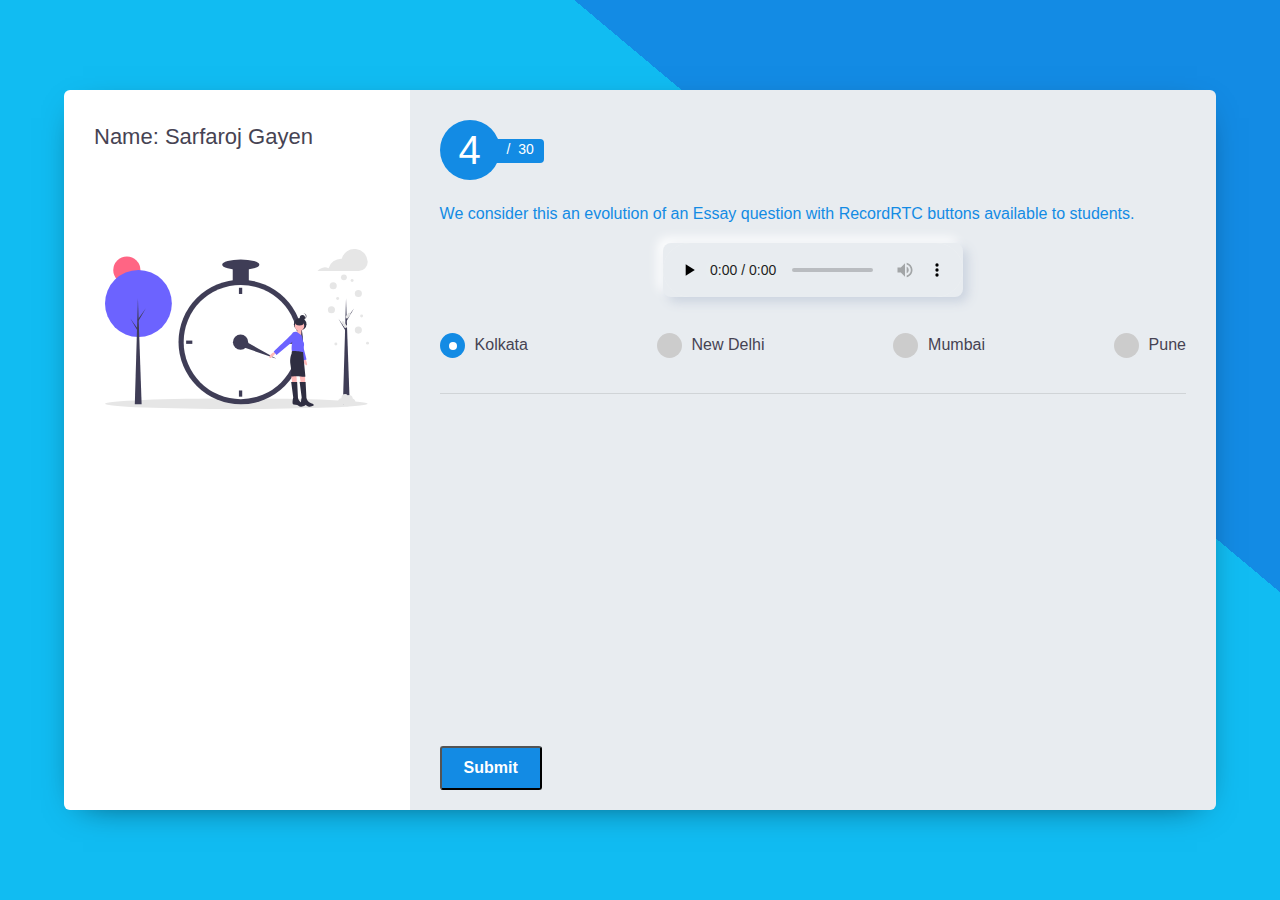
==== quiz-audio.html @ d0814d7d "update" ====
<!doctype html>
<html lang="en">

<head>
    <!-- Required meta tags -->
    <meta charset="utf-8">
    <meta name="viewport" content="width=device-width, initial-scale=1, shrink-to-fit=no">
    <link rel="stylesheet" href="/css/bootstrap.min.css">
    <link rel="stylesheet" href="/css/style.css">

    <!-- Bootstrap CSS -->
    <title>Quiz</title>

</head>

<body onload="startTime()">
    <div class="main-section">
        <div class="d-flex justify-content-center align-items-center h-100">
            <div class="jumbotron-quiz">
                <div class="full-section">
                    <div class="left-section-quiz">
                        <div>
                            <p class="student-name">Name: Sarfaroj Gayen</p>
                        </div>
                        <div class="d-flex justify-content-center">
                            <img class="icon-quiz" src="./assets/clock.svg" />
                        </div>
                    </div>

                    <div class="right-section-quiz">
                        <div class="top-section-quiz">
                            <div class="top-left-quiz">
                                <div class="d-flex">
                                    <div class="question-top">
                                        <p class="question-no">4</p>
                                    </div>
                                    <div class="question-q">
                                        <p class="question-tag">/&nbsp; 30</p>
                                    </div>
                                </div>

                            </div>
                            <div class="top-right-quiz">
                                <h1 class="time-quiz" id="demo"></h1>
                            </div>
                        </div>






                        <div class="mt-4">
                            <form>
                                <div>
                                    <h1 class="questions-quiz">We consider this an evolution of an Essay question with
                                        RecordRTC buttons available to students.</h1>
                                </div>
                                <div class="palyer">
                                    <audio preload="none" style="background-color: #e8ecf0;" controls
                                        controlsList="nodownload">
                                        <source
                                            src="https://ia800905.us.archive.org/19/items/FREE_background_music_dhalius/backsound.mp3"
                                            type="audio/mp3">
                                    </audio>
                                </div>

                                <div class="form-group mt-3">
                                    <div class="answer-section">
                                        <label class="radio-quiz">
                                            Kolkata
                                            <input type="radio" checked="checked" name="radio">
                                            <span class="checkmark"></span>
                                        </label>
                                        <label class="radio-quiz">New Delhi
                                            <input type="radio" name="radio">
                                            <span class="checkmark"></span>
                                        </label>
                                        <label class="radio-quiz">Mumbai
                                            <input type="radio" name="radio">
                                            <span class="checkmark"></span>
                                        </label>
                                        <label class="radio-quiz">Pune
                                            <input type="radio" name="radio">
                                            <span class="checkmark"></span>
                                        </label>
                                    </div>
                                    <hr />
                                </div>

                                <div class="quiz-lest-section">

                                    <div class="top-section-quiz">
                                        <div class="top-left-quiz">


                                            <button class="button-quiz">Submit</button>

                                        </div>
                                        <div class="top-right-quiz">
                                            <!-- <p class="total-quiz">Total Question 20</p> -->
                                        </div>
                                    </div>
                            </form>

                        </div>
                    </div>
                </div>
            </div>
        </div>
    </div>

    </div>


    <script>
        // Set the date we're counting down to
        var countDownDate = new Date("Nov 18, 2020 10:00:00").getTime();

        // Update the count down every 1 second
        var x = setInterval(function () {

            // Get today's date and time
            var now = new Date().getTime();

            // Find the distance between now and the count down date
            var distance = countDownDate - now;

            // Time calculations for days, hours, minutes and seconds
            // var days = Math.floor(distance / (1000 * 60 * 60 * 24));
            var hours = Math.floor((distance % (1000 * 60 * 60 * 24)) / (1000 * 60 * 60));
            var minutes = Math.floor((distance % (1000 * 60 * 60)) / (1000 * 60));
            var seconds = Math.floor((distance % (1000 * 60)) / 1000);

            // Output the result in an element with id="demo"
            document.getElementById("demo").innerHTML = hours + ":"
                + minutes + ":" + seconds;

            // If the count down is over, write some text
            if (distance < 0) { clearInterval(x); document.getElementById("demo").innerHTML = "EXPIRED"; }
        }, 1000); </script>

</body>

</html>
---- css/style.css ----
.main-section {
  height: 100vh;
  width: 100%;
  background: linear-gradient(40deg, #11BCF2 70%, #138BE4 30%);
}

.jumbotron {
  border-radius: 6px;
  background-color: #ffffff !important;
  -webkit-box-shadow: 0px 9px 35px -19px rgba(0, 0, 0, 0.75);
          box-shadow: 0px 9px 35px -19px rgba(0, 0, 0, 0.75);
}

.jumbotron-quiz {
  height: 80%;
  width: 90%;
  padding: 0px;
  margin: 0px;
  border-radius: 6px;
  -webkit-box-shadow: 0px 9px 35px -19px rgba(0, 0, 0, 0.75);
          box-shadow: 0px 9px 35px -19px rgba(0, 0, 0, 0.75);
}

.full-section {
  display: -webkit-box;
  display: -ms-flexbox;
  display: flex;
  -ms-flex-pack: distribute;
      justify-content: space-around;
  width: 100%;
  height: 100%;
}

.left-section {
  width: 50%;
  padding: 50px;
}

.right-section {
  width: 50%;
  background-color: #e8ecf0 !important;
  margin-top: 50px;
  margin-right: 40px;
  border-top-left-radius: 20px;
  border-top-right-radius: 20px;
}

.logo {
  height: auto;
  width: 80px;
  padding-bottom: 10px;
  padding-top: 10px;
}

.title {
  font-size: 36px;
  font-weight: 600;
  color: #138BE4 !important;
}

.sub-title {
  font-size: 14px !important;
  font-weight: 500;
  color: #464353 !important;
}

.time-quiz {
  font-size: 30px;
  font-weight: 400;
  color: #138BE4 !important;
}

.student-name {
  padding: 30px;
  color: #464353 !important;
  font-size: 22px;
  font-weight: 400;
}

.form-section {
  width: 60%;
  margin-top: 20px;
}

.icon {
  height: 300px;
}

.form-control {
  border: none;
  border-color: transparent;
  border-bottom: 1px solid #138BE4 !important;
}

.button {
  margin-top: 10px;
  border: 1px solid #138BE4 !important;
  border-radius: 3px;
  padding: 8px 22px;
  display: inline-block;
  background: -webkit-gradient(linear, left top, right top, color-stop(50%, #138BE4), color-stop(50%, white));
  background: linear-gradient(to right, #138BE4 50%, white 50%);
  background-size: 200% 100%;
  background-position: right bottom;
  -webkit-transition: all .5s ease-out;
  transition: all .5s ease-out;
  color: #138BE4 !important;
  font-weight: 600;
}

.button:hover {
  background-position: left bottom;
  cursor: pointer;
  color: #ffffff !important;
}

.left-section-quiz {
  width: 30%;
  background-color: #ffffff !important;
  border-top-left-radius: 6px;
  border-bottom-left-radius: 6px;
}

.right-section-quiz {
  width: 70%;
  padding: 30px;
  background-color: #e8ecf0 !important;
  border-top-right-radius: 6px;
  border-bottom-right-radius: 6px;
  position: relative;
}

.top-section-quiz {
  display: -webkit-box;
  display: -ms-flexbox;
  display: flex;
  -webkit-box-pack: justify;
      -ms-flex-pack: justify;
          justify-content: space-between;
  width: 100%;
}

.question-top {
  background-color: #138BE4 !important;
  height: 60px;
  width: 60px;
  border-radius: 50%;
  text-align: center;
}

.question-no {
  font-size: 40px;
  font-weight: 500;
  color: #ffffff !important;
}

.question-q {
  height: 24px;
  background-color: #138BE4 !important;
  margin-top: 19px;
  padding-left: 10px;
  padding-right: 10px;
  margin-left: -3px;
  border-top-right-radius: 4px;
  border-bottom-right-radius: 4px;
}

.question-tag {
  text-align: center;
  color: #ffffff !important;
  font-size: 14px;
  font-weight: 400;
}

.questions-quiz {
  font-size: 16px;
  font-weight: 400;
  color: #138BE4 !important;
}

.answer-section {
  display: -webkit-box;
  display: -ms-flexbox;
  display: flex;
  -webkit-box-pack: justify;
      -ms-flex-pack: justify;
          justify-content: space-between;
  padding-top: 20px;
}

.form-quiz {
  margin-top: 70px;
}

.total-quiz {
  color: #464353 !important;
  font-size: 24px;
  font-weight: 600;
  padding-top: 10px;
}

.icon-quiz {
  height: 160px;
  width: auto;
  margin-top: 50px;
}

.button-quiz {
  margin-top: 10px;
  border-radius: 3px;
  padding: 8px 22px;
  display: inline-block;
  background-color: #138BE4 !important;
  color: #138BE4 !important;
  font-weight: 600;
  color: #ffffff !important;
  outline: none;
}

.radio-quiz {
  display: block;
  position: relative;
  padding-left: 35px;
  margin-bottom: 20px;
  cursor: pointer;
  font-size: 16px;
  -webkit-user-select: none;
  -moz-user-select: none;
  -ms-user-select: none;
  user-select: none;
  color: #464353 !important;
}

/* Hide the browser's default radio button */
.radio-quiz input {
  position: absolute;
  opacity: 0;
  cursor: pointer;
}

/* Create a custom radio button */
.checkmark {
  position: absolute;
  top: 0;
  left: 0;
  height: 25px;
  width: 25px;
  background-color: #ccc;
  border-radius: 50%;
}

/* On mouse-over, add a grey background color */
.radio-quiz:hover input ~ .checkmark {
  background-color: #8d8a8a;
}

/* When the radio button is checked, add a blue background */
.radio-quiz input:checked ~ .checkmark {
  background-color: #138BE4 !important;
}

/* Create the indicator (the dot/circle - hidden when not checked) */
.checkmark:after {
  content: "";
  position: absolute;
  display: none;
}

/* Show the indicator (dot/circle) when checked */
.radio-quiz input:checked ~ .checkmark:after {
  display: block;
}

/* Style the indicator (dot/circle) */
.radio-quiz .checkmark:after {
  top: 9px;
  left: 9px;
  width: 8px;
  height: 8px;
  border-radius: 50%;
  background: white;
}

.top-left-quiz {
  width: 100%;
}

.quiz-lest-section {
  position: absolute;
  bottom: 20px;
  left: 30px;
}

.palyer {
  display: -webkit-box;
  display: -ms-flexbox;
  display: flex;
  -webkit-box-pack: center;
      -ms-flex-pack: center;
          justify-content: center;
  width: 100%;
  margin-top: 20px;
}

audio::-webkit-media-controls-panel {
  background-color: #e8ecf0 !important;
  width: 350px;
}

audio {
  background-color: #e8ecf0;
  border-radius: 8px;
  -webkit-box-shadow: 5px 5px 11px #cbd3df, -5px -5px 11px #fff;
          box-shadow: 5px 5px 11px #cbd3df, -5px -5px 11px #fff;
}

.audio {
  -webkit-box-shadow: 5px 5px 11px #cbd3df, -5px -5px 11px #fff;
          box-shadow: 5px 5px 11px #cbd3df, -5px -5px 11px #fff;
  border-radius: 0px !important;
}

@media only screen and (max-width: 500px) {
  .main-section {
    height: 100vh;
    width: 100%;
    background: url(../assets/bg.png);
    background-repeat: no-repeat;
    background-size: cover;
  }
  .jumbotron {
    border-radius: 6px;
    background-color: #ffffff !important;
  }
  .left-section {
    width: 100%;
    padding: 20px;
    position: absolute;
    padding: 16px;
    width: 300px;
    border-radius: 8px;
  }
  .right-section {
    width: 100%;
    background-color: #e8ecf0 !important;
    border-top-left-radius: 20px;
    border-top-right-radius: 20px;
  }
  .logo {
    height: auto;
    width: 80px;
    padding-bottom: 20px;
  }
  .title {
    font-size: 26px;
    font-weight: 600;
    color: #138BE4 !important;
  }
  .jumbotron-quiz {
    height: 95%;
    width: 90%;
    padding: 0px;
    margin: 0px;
    border-radius: 6px;
    background-color: #464353 !important;
  }
  .form-section {
    width: 100%;
    margin-top: 20px;
  }
  .icon {
    height: 200px;
  }
  .full-section {
    display: block;
  }
  .left-section-quiz {
    width: 100%;
    background-color: #e8ecf0 !important;
    border-bottom-left-radius: 0px;
    border-bottom-right-radius: 0px;
    border-top-right-radius: 6px;
    border-top-left-radius: 6px;
  }
  .right-section-quiz {
    width: 100%;
    padding: 15px;
    padding-right: 20px;
    padding-left: 20px;
    border-bottom-left-radius: 6px;
    border-bottom-right-radius: 6px;
    border-top-right-radius: 0px;
    border-top-left-radius: 0px;
  }
  .form-quiz {
    margin-top: 30px;
  }
  .answer-section {
    display: block;
    padding-top: 6px !important;
  }
  .questions-quiz {
    font-size: 16px;
    font-weight: 500;
    color: #138BE4 !important;
  }
  .time-quiz {
    font-size: 20px;
    font-weight: 400;
    color: #138BE4 !important;
    padding-top: 16px;
  }
  .total-quiz {
    color: #464353 !important;
    font-size: 20px;
    font-weight: 600;
    padding-top: 15px;
  }
  .icon-quiz {
    height: 120px;
    width: auto;
    margin-top: -20px;
    padding-bottom: 20px;
  }
  .quiz-lest-section {
    position: relative;
    left: 0;
    bottom: 0;
    top: 0;
  }
}
/*# sourceMappingURL=style.css.map */
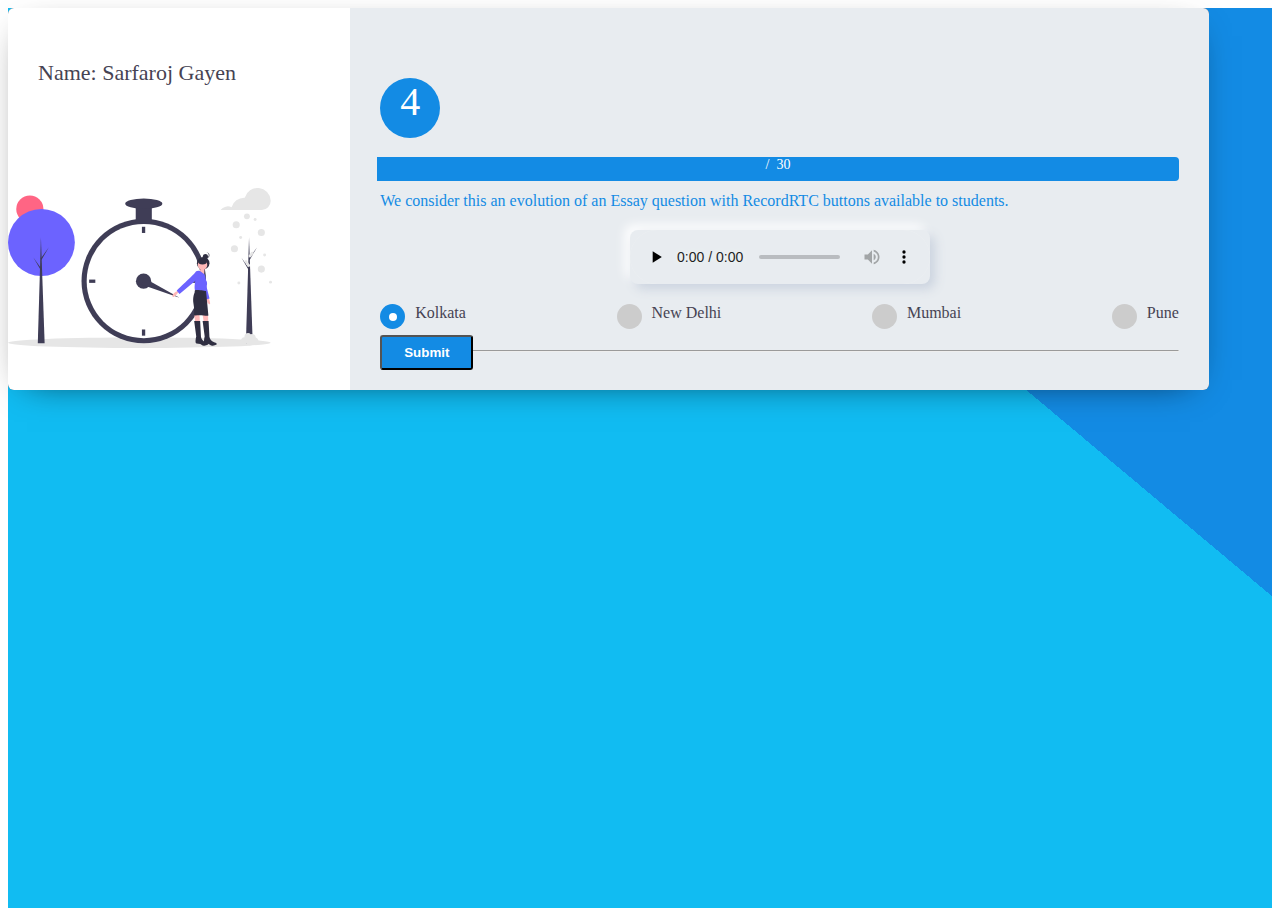
==== commit 59c0ccec: "update height" ====
--- a/quiz-audio.html
+++ b/quiz-audio.html
@@ -5,7 +5,9 @@
     <!-- Required meta tags -->
     <meta charset="utf-8">
     <meta name="viewport" content="width=device-width, initial-scale=1, shrink-to-fit=no">
-    <link rel="stylesheet" href="/css/bootstrap.min.css">
+    <!-- <link rel="stylesheet" href="/css/bootstrap.min.css"> -->
+    <link rel="stylesheet" href="https://cdn.jsdelivr.net/npm/bootstrap@4.5.3/dist/css/bootstrap.min.css"
+        integrity="sha384-TX8t27EcRE3e/ihU7zmQxVncDAy5uIKz4rEkgIXeMed4M0jlfIDPvg6uqKI2xXr2" crossorigin="anonymous">
     <link rel="stylesheet" href="/css/style.css">
 
     <!-- Bootstrap CSS -->
--- a/css/style.css
+++ b/css/style.css
@@ -12,13 +12,12 @@
 }
 
 .jumbotron-quiz {
-  height: 80%;
-  width: 90%;
-  padding: 0px;
-  margin: 0px;
+  height: 95%;
+  width: 95%;
   border-radius: 6px;
   -webkit-box-shadow: 0px 9px 35px -19px rgba(0, 0, 0, 0.75);
           box-shadow: 0px 9px 35px -19px rgba(0, 0, 0, 0.75);
+  background-color: #464353;
 }
 
 .full-section {
@@ -90,6 +89,10 @@
   border: none;
   border-color: transparent;
   border-bottom: 1px solid #138BE4 !important;
+}
+
+.subject-bg {
+  background-color: #e8ecf0 !important;
 }
 
 .button {
@@ -324,9 +327,7 @@
   .main-section {
     height: 100vh;
     width: 100%;
-    background: url(../assets/bg.png);
-    background-repeat: no-repeat;
-    background-size: cover;
+    background: linear-gradient(40deg, #11BCF2 70%, #138BE4 30%);
   }
   .jumbotron {
     border-radius: 6px;
@@ -359,8 +360,6 @@
   .jumbotron-quiz {
     height: 95%;
     width: 90%;
-    padding: 0px;
-    margin: 0px;
     border-radius: 6px;
     background-color: #464353 !important;
   }
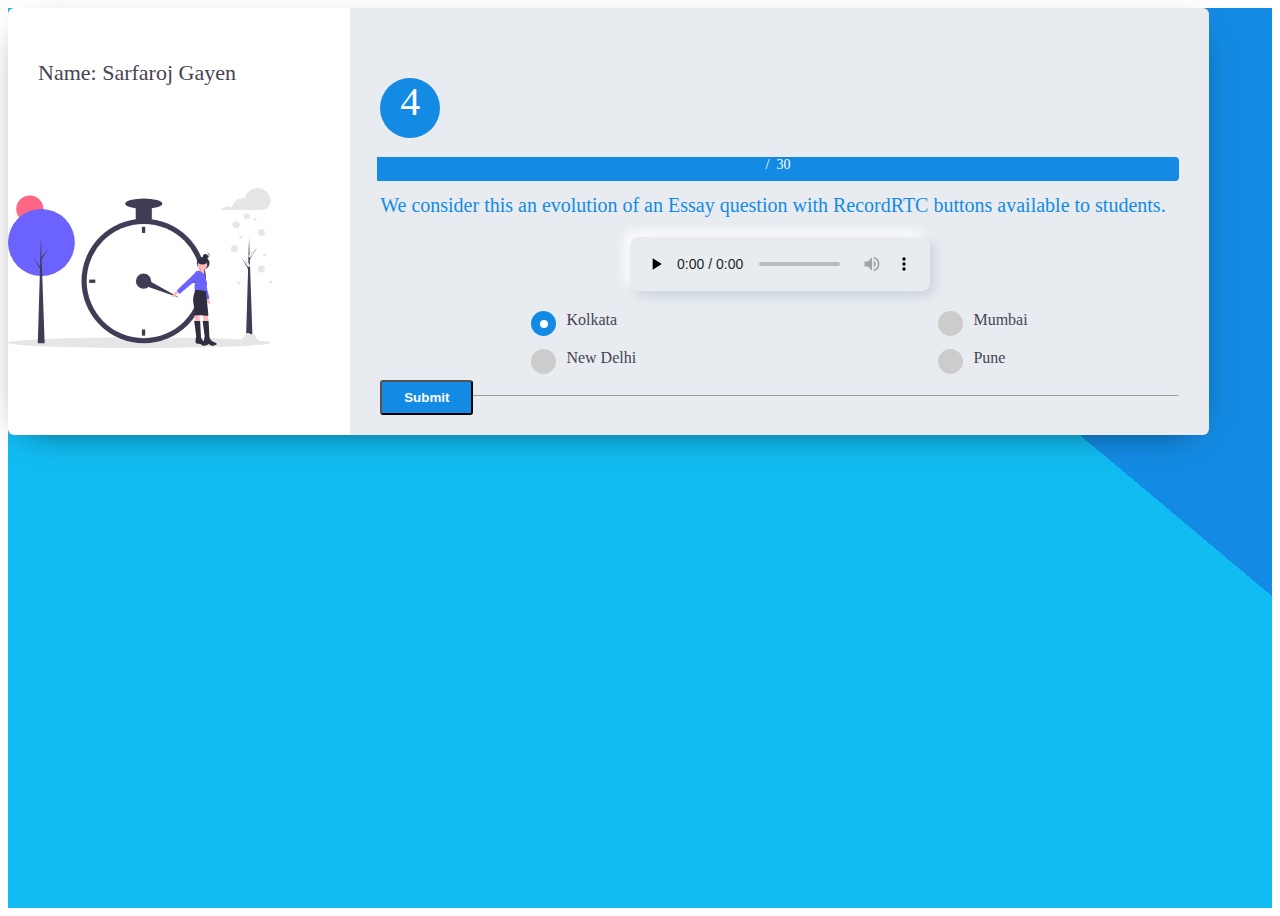
==== commit 304c8125: "update answer section" ====
--- a/quiz-audio.html
+++ b/quiz-audio.html
@@ -69,23 +69,28 @@
 
                                 <div class="form-group mt-3">
                                     <div class="answer-section">
-                                        <label class="radio-quiz">
-                                            Kolkata
-                                            <input type="radio" checked="checked" name="radio">
-                                            <span class="checkmark"></span>
-                                        </label>
-                                        <label class="radio-quiz">New Delhi
-                                            <input type="radio" name="radio">
-                                            <span class="checkmark"></span>
-                                        </label>
-                                        <label class="radio-quiz">Mumbai
-                                            <input type="radio" name="radio">
-                                            <span class="checkmark"></span>
-                                        </label>
-                                        <label class="radio-quiz">Pune
-                                            <input type="radio" name="radio">
-                                            <span class="checkmark"></span>
-                                        </label>
+                                        <div>
+                                            <label class="radio-quiz">
+                                                Kolkata
+                                                <input type="radio" checked="checked" name="radio">
+                                                <span class="checkmark"></span>
+                                            </label>
+                                            <label class="radio-quiz">New Delhi
+                                                <input type="radio" name="radio">
+                                                <span class="checkmark"></span>
+                                            </label>
+                                        </div>
+                                        <div>
+                                            <label class="radio-quiz">Mumbai
+                                                <input type="radio" name="radio">
+                                                <span class="checkmark"></span>
+                                            </label>
+                                            <label class="radio-quiz">Pune
+                                                <input type="radio" name="radio">
+                                                <span class="checkmark"></span>
+                                            </label>
+                                        </div>
+
                                     </div>
                                     <hr />
                                 </div>
--- a/css/style.css
+++ b/css/style.css
@@ -12,7 +12,7 @@
 }
 
 .jumbotron-quiz {
-  height: 95%;
+  height: 90%;
   width: 95%;
   border-radius: 6px;
   -webkit-box-shadow: 0px 9px 35px -19px rgba(0, 0, 0, 0.75);
@@ -176,7 +176,7 @@
 }
 
 .questions-quiz {
-  font-size: 16px;
+  font-size: 20px;
   font-weight: 400;
   color: #138BE4 !important;
 }
@@ -185,9 +185,8 @@
   display: -webkit-box;
   display: -ms-flexbox;
   display: flex;
-  -webkit-box-pack: justify;
-      -ms-flex-pack: justify;
-          justify-content: space-between;
+  -ms-flex-pack: distribute;
+      justify-content: space-around;
   padding-top: 20px;
 }
 
@@ -325,7 +324,7 @@
 
 @media only screen and (max-width: 500px) {
   .main-section {
-    height: 100vh;
+    height: 100%;
     width: 100%;
     background: linear-gradient(40deg, #11BCF2 70%, #138BE4 30%);
   }
@@ -358,8 +357,10 @@
     color: #138BE4 !important;
   }
   .jumbotron-quiz {
-    height: 95%;
-    width: 90%;
+    height: 100%;
+    width: 95%;
+    padding-top: 20px;
+    padding-bottom: 20px;
     border-radius: 6px;
     background-color: #464353 !important;
   }
@@ -395,8 +396,12 @@
     margin-top: 30px;
   }
   .answer-section {
-    display: block;
-    padding-top: 6px !important;
+    display: -webkit-box;
+    display: -ms-flexbox;
+    display: flex;
+    -ms-flex-pack: distribute;
+        justify-content: space-around;
+    padding-top: 20px;
   }
   .questions-quiz {
     font-size: 16px;
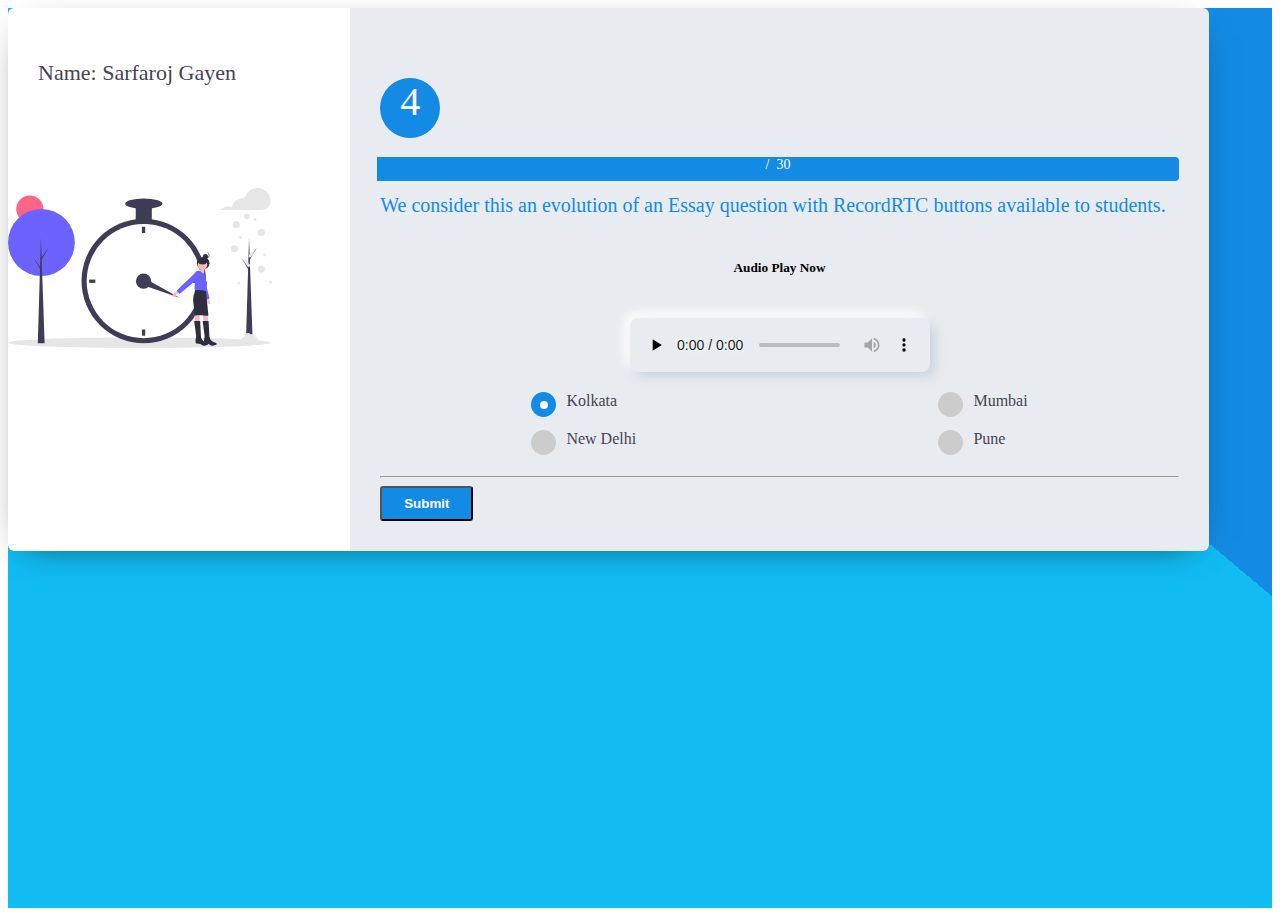
==== commit 9ad8b5f8: "update players" ====
--- a/quiz-audio.html
+++ b/quiz-audio.html
@@ -58,7 +58,13 @@
                                     <h1 class="questions-quiz">We consider this an evolution of an Essay question with
                                         RecordRTC buttons available to students.</h1>
                                 </div>
+
                                 <div class="palyer">
+                                    <h5>Audio Play Now</h5>
+                                </div>
+
+                                <div class="palyer">
+
                                     <audio preload="none" style="background-color: #e8ecf0;" controls
                                         controlsList="nodownload">
                                         <source
@@ -92,22 +98,12 @@
                                         </div>
 
                                     </div>
-                                    <hr />
+
                                 </div>
-
-                                <div class="quiz-lest-section">
-
-                                    <div class="top-section-quiz">
-                                        <div class="top-left-quiz">
-
-
-                                            <button class="button-quiz">Submit</button>
-
-                                        </div>
-                                        <div class="top-right-quiz">
-                                            <!-- <p class="total-quiz">Total Question 20</p> -->
-                                        </div>
-                                    </div>
+                                <div>
+                                    <hr class="pb-1" />
+                                    <button class="button-quiz">Submit</button>
+                                </div>
                             </form>
 
                         </div>
--- a/css/style.css
+++ b/css/style.css
@@ -208,7 +208,6 @@
 }
 
 .button-quiz {
-  margin-top: 10px;
   border-radius: 3px;
   padding: 8px 22px;
   display: inline-block;
@@ -291,6 +290,7 @@
   position: absolute;
   bottom: 20px;
   left: 30px;
+  width: 100%;
 }
 
 .palyer {
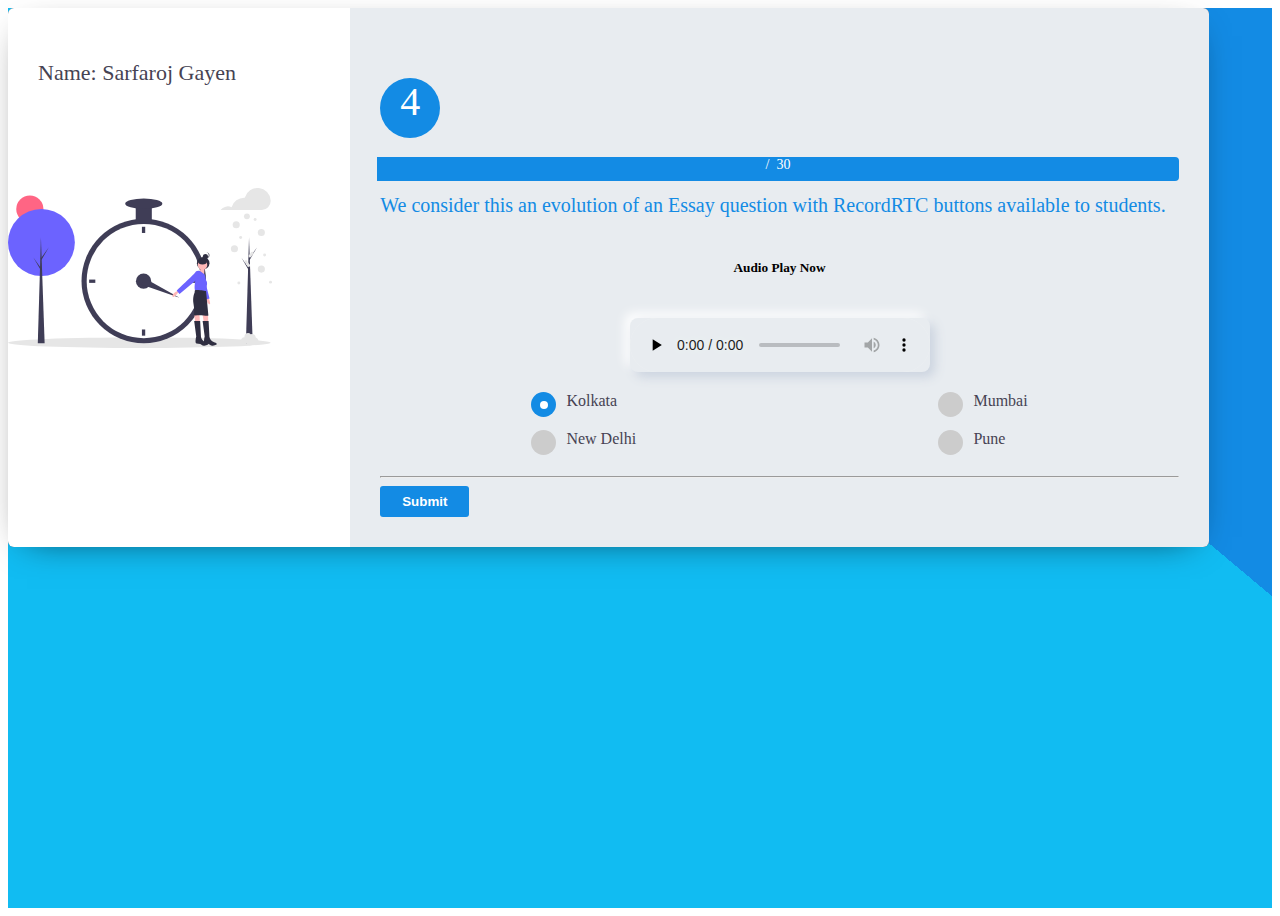
==== commit 18ffd9fa: "update" ====
--- a/quiz-audio.html
+++ b/quiz-audio.html
@@ -101,7 +101,7 @@
 
                                 </div>
                                 <div>
-                                    <hr class="pb-1" />
+                                    <hr class="pb-2" />
                                     <button class="button-quiz">Submit</button>
                                 </div>
                             </form>
--- a/css/style.css
+++ b/css/style.css
@@ -208,6 +208,8 @@
 }
 
 .button-quiz {
+  outline: none !important;
+  border: none !important;
   border-radius: 3px;
   padding: 8px 22px;
   display: inline-block;
@@ -362,7 +364,6 @@
     padding-top: 20px;
     padding-bottom: 20px;
     border-radius: 6px;
-    background-color: #464353 !important;
   }
   .form-section {
     width: 100%;
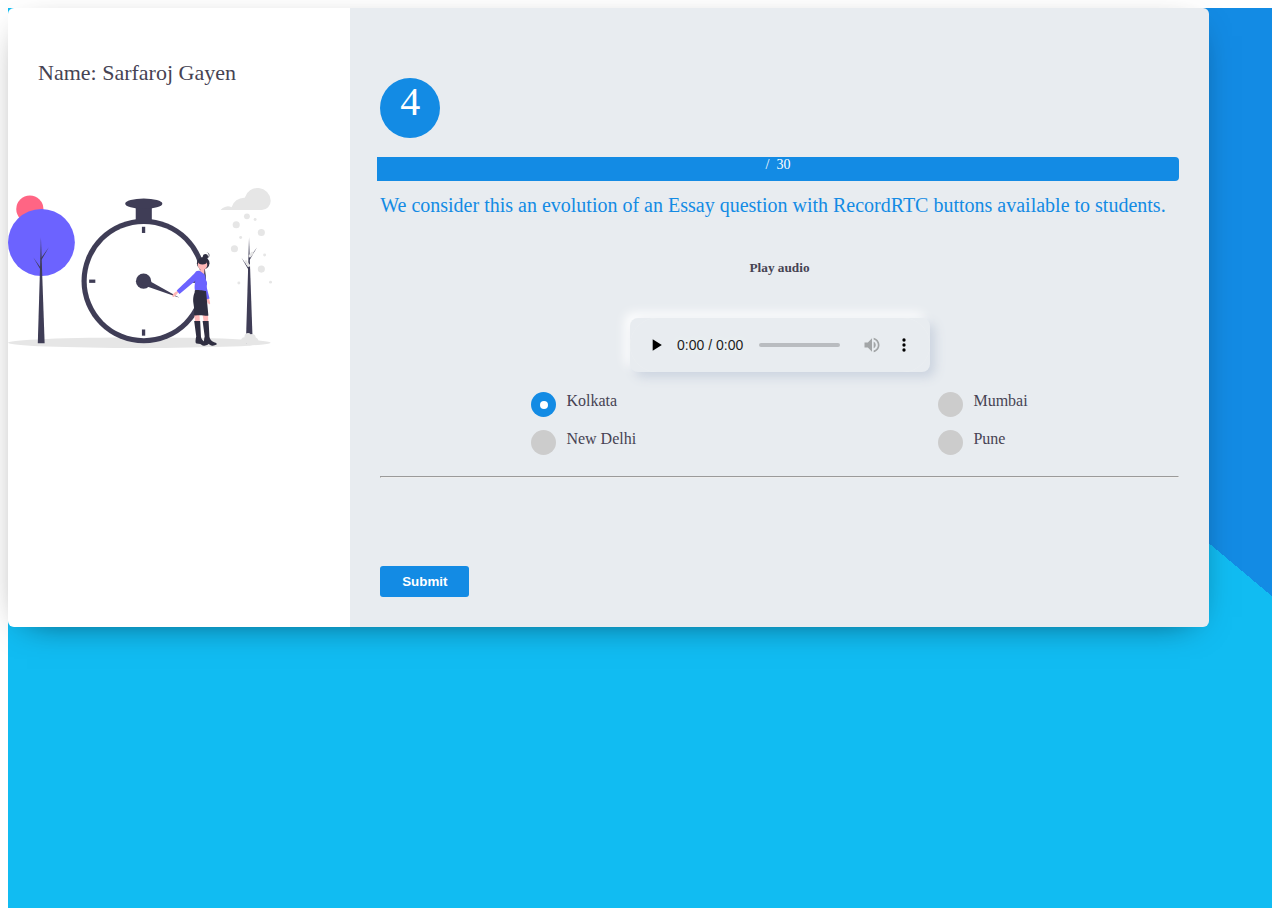
==== commit 43de0387: "update" ====
--- a/quiz-audio.html
+++ b/quiz-audio.html
@@ -60,7 +60,7 @@
                                 </div>
 
                                 <div class="palyer">
-                                    <h5>Audio Play Now</h5>
+                                    <h5 class="audio-title">Play audio</h5>
                                 </div>
 
                                 <div class="palyer">
--- a/css/style.css
+++ b/css/style.css
@@ -17,7 +17,6 @@
   border-radius: 6px;
   -webkit-box-shadow: 0px 9px 35px -19px rgba(0, 0, 0, 0.75);
           box-shadow: 0px 9px 35px -19px rgba(0, 0, 0, 0.75);
-  background-color: #464353;
 }
 
 .full-section {
@@ -208,6 +207,7 @@
 }
 
 .button-quiz {
+  margin-top: 10%;
   outline: none !important;
   border: none !important;
   border-radius: 3px;
@@ -218,6 +218,10 @@
   font-weight: 600;
   color: #ffffff !important;
   outline: none;
+}
+
+.audio-title {
+  color: #464353;
 }
 
 .radio-quiz {
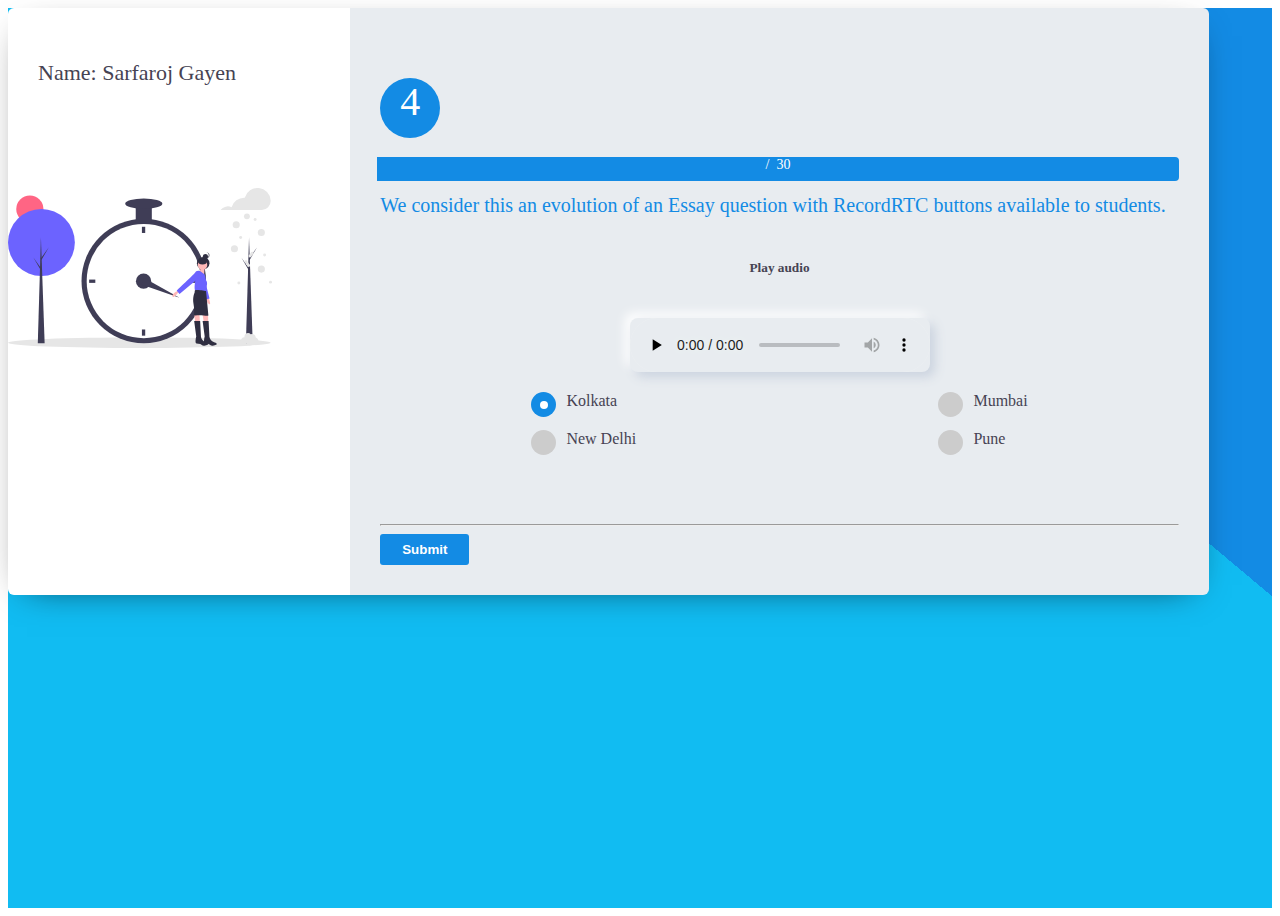
==== commit a986b573: "update" ====
--- a/quiz-audio.html
+++ b/quiz-audio.html
@@ -100,7 +100,7 @@
                                     </div>
 
                                 </div>
-                                <div>
+                                <div class="btn-quiz-section">
                                     <hr class="pb-2" />
                                     <button class="button-quiz">Submit</button>
                                 </div>
--- a/css/style.css
+++ b/css/style.css
@@ -206,8 +206,11 @@
   margin-top: 50px;
 }
 
+.btn-quiz-section {
+  padding-top: 6%;
+}
+
 .button-quiz {
-  margin-top: 10%;
   outline: none !important;
   border: none !important;
   border-radius: 3px;
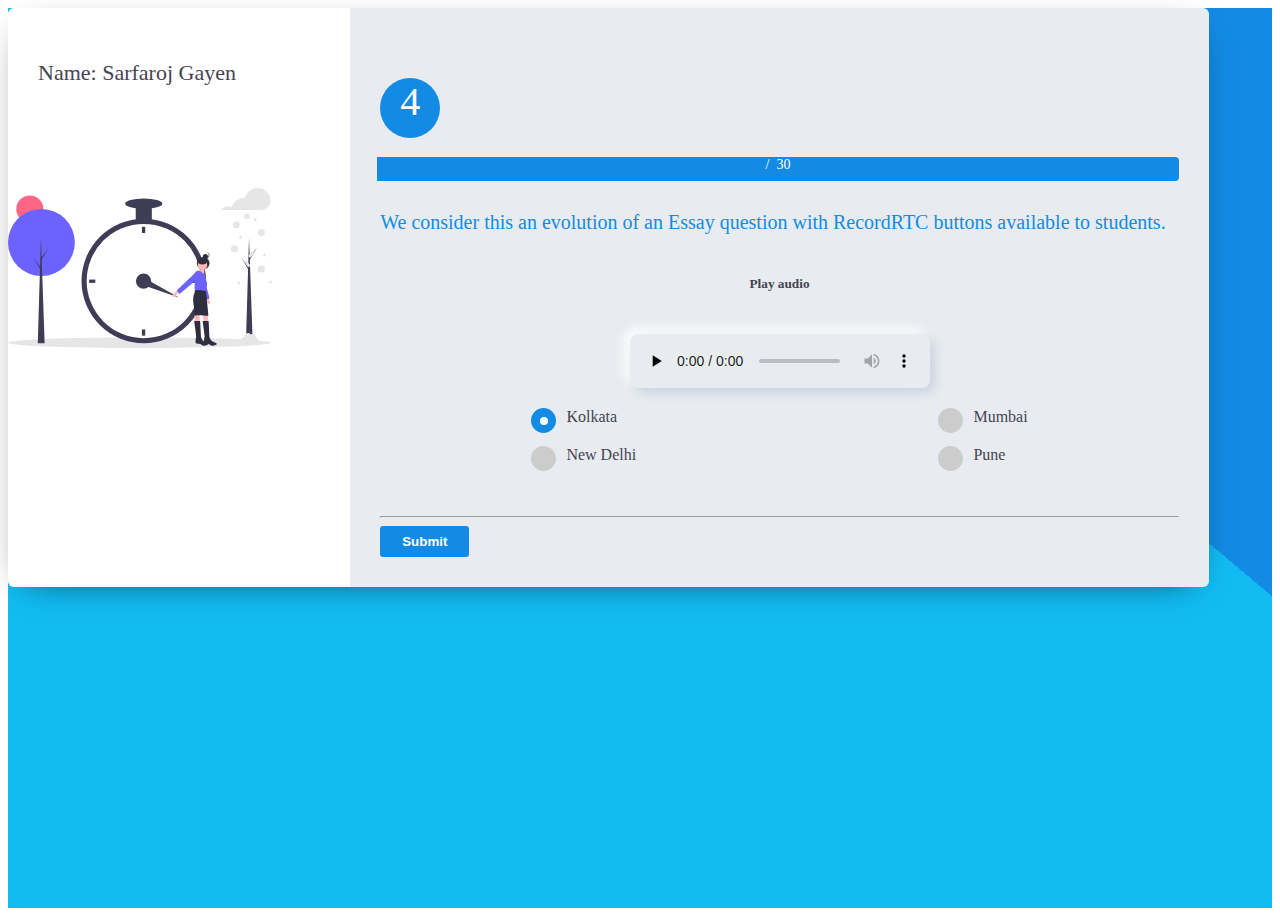
==== commit daafca91: "update question" ====
--- a/quiz-audio.html
+++ b/quiz-audio.html
@@ -52,7 +52,7 @@
 
 
 
-                        <div class="mt-4">
+                        <div class="audio-section-question">
                             <form>
                                 <div>
                                     <h1 class="questions-quiz">We consider this an evolution of an Essay question with
--- a/css/style.css
+++ b/css/style.css
@@ -207,7 +207,7 @@
 }
 
 .btn-quiz-section {
-  padding-top: 6%;
+  padding-top: 3%;
 }
 
 .button-quiz {
@@ -221,6 +221,10 @@
   font-weight: 600;
   color: #ffffff !important;
   outline: none;
+}
+
+.audio-section-question {
+  margin-top: 30px;
 }
 
 .audio-title {
@@ -384,7 +388,7 @@
   }
   .left-section-quiz {
     width: 100%;
-    background-color: #e8ecf0 !important;
+    background-color: #ffffff !important;
     border-bottom-left-radius: 0px;
     border-bottom-right-radius: 0px;
     border-top-right-radius: 6px;
@@ -431,7 +435,7 @@
   .icon-quiz {
     height: 120px;
     width: auto;
-    margin-top: -20px;
+    margin-top: 0px;
     padding-bottom: 20px;
   }
   .quiz-lest-section {
